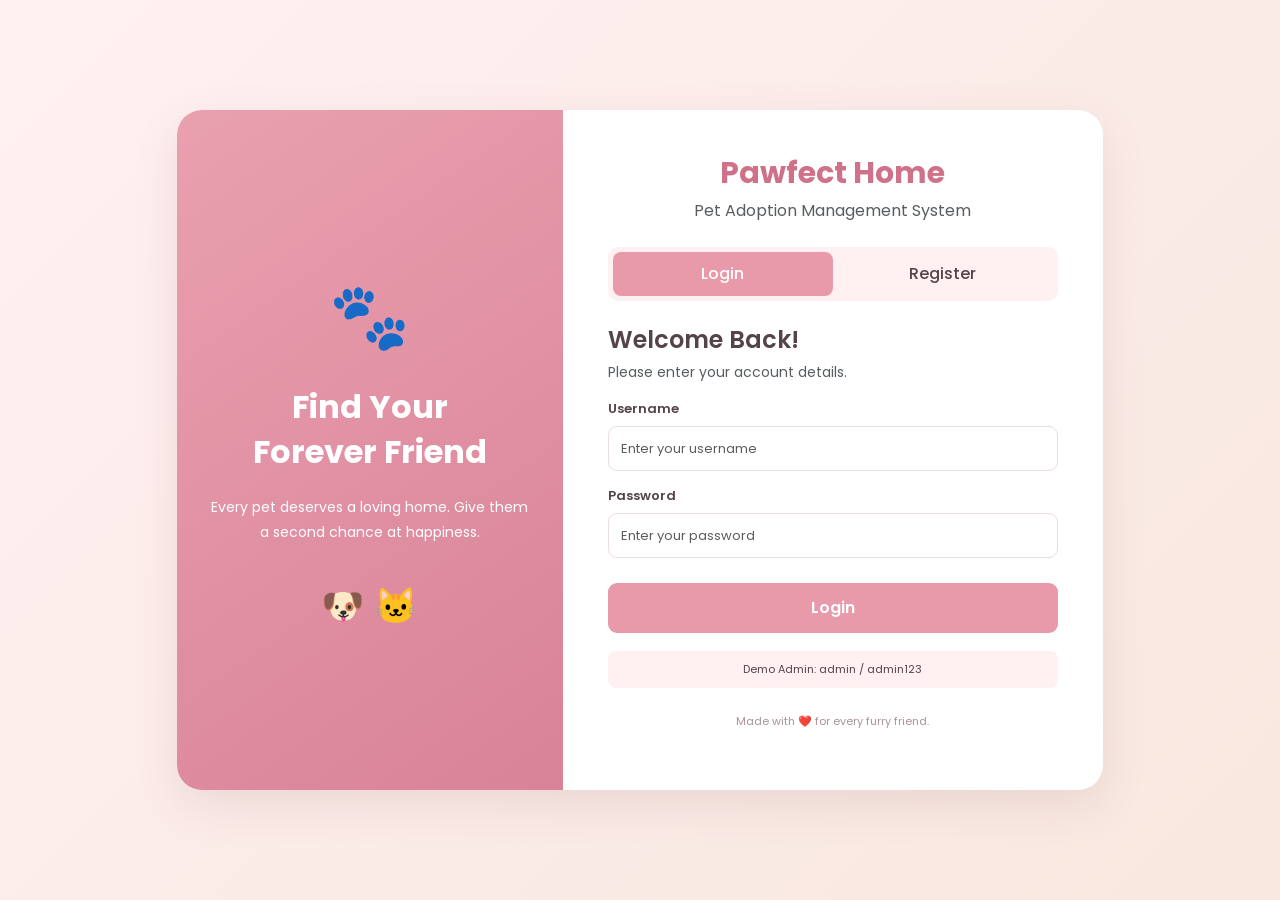
==== index.html @ b6a46f83 "Add files via upload" ====
<!DOCTYPE html>
<html lang="en">
<head>
    <meta charset="UTF-8">
    <meta name="viewport" content="width=device-width, initial-scale=1.0">

    <title>Pet Adoption Management System</title>

    <!-- Bootstrap 5 -->
    <link href="https://cdn.jsdelivr.net/npm/bootstrap@5.3.3/dist/css/bootstrap.min.css" rel="stylesheet">

    <!-- Google Fonts -->
    <link href="https://fonts.googleapis.com/css2?family=Poppins:wght@400;500;600;700&display=swap" rel="stylesheet">

    <!-- Custom CSS -->
    <link rel="stylesheet" href="style.css">
</head>

<body class="login-body">

    <div class="container">
        <div class="row justify-content-center align-items-center min-vh-100">

            <div class="col-lg-10">
                <div class="login-container row g-0">

                    <!-- Left Section -->
                    <div class="col-md-5 login-image">
                        <div class="image-content">
                            <div class="pet-icon">🐾</div>

                            <h1>Find Your<br>Forever Friend</h1>

                            <p>
                                Every pet deserves a loving home.
                                Give them a second chance at happiness.
                            </p>

                            <div class="pet-decoration">🐶 🐱</div>
                        </div>
                    </div>

                    <!-- Right Section -->
                    <div class="col-md-7 login-form-section">

                        <div class="text-center mb-4">
                            <h2 class="brand-title">Pawfect Home</h2>
                            <p class="text-muted">
                                Pet Adoption Management System
                            </p>
                        </div>

                        <!-- Login and Register Tabs -->
                        <div class="auth-tabs">
                            <button class="auth-tab active" id="loginTab">
                                Login
                            </button>

                            <button class="auth-tab" id="registerTab">
                                Register
                            </button>
                        </div>

                        <!-- Login Form -->
                        <form id="loginForm">

                            <h4 class="form-heading">Welcome Back!</h4>

                            <p class="text-muted small">
                                Please enter your account details.
                            </p>

                            <label for="loginUsername">Username</label>
                            <input
                                type="text"
                                id="loginUsername"
                                class="form-control"
                                placeholder="Enter your username"
                                required
                            >

                            <label for="loginPassword">Password</label>
                            <input
                                type="password"
                                id="loginPassword"
                                class="form-control"
                                placeholder="Enter your password"
                                required
                            >

                            <button type="submit" class="btn-pink">
                                Login
                            </button>

                            <p id="loginMessage" class="message"></p>

                            <p class="demo-info">
                                Demo Admin: admin / admin123
                            </p>

                        </form>

                        <!-- Register Form -->
                        <form id="registerForm" class="hidden">

                            <h4 class="form-heading">Create Account</h4>

                            <p class="text-muted small">
                                Join us and find your new best friend!
                            </p>

                            <label for="registerName">Full Name</label>
                            <input
                                type="text"
                                id="registerName"
                                class="form-control"
                                placeholder="Enter your full name"
                                required
                            >

                            <label for="registerUsername">Username</label>
                            <input
                                type="text"
                                id="registerUsername"
                                class="form-control"
                                placeholder="Create a username"
                                required
                            >

                            <label for="registerEmail">Email</label>
                            <input
                                type="email"
                                id="registerEmail"
                                class="form-control"
                                placeholder="Enter your email"
                                required
                            >

                            <label for="registerPassword">Password</label>
                            <input
                                type="password"
                                id="registerPassword"
                                class="form-control"
                                placeholder="Create a password"
                                minlength="6"
                                required
                            >

                            <button type="submit" class="btn-pink">
                                Create Account
                            </button>

                            <p id="registerMessage" class="message"></p>

                        </form>

                        <p class="footer-text">
                            Made with ❤️ for every furry friend.
                        </p>

                    </div>
                </div>
            </div>

        </div>
    </div>

    <script src="script.js"></script>

</body>
</html>
---- style.css ----
/* =================================
   PET ADOPTION MANAGEMENT SYSTEM
   Pink and Beige Theme
================================= */

:root {
    --pink: #e99aaa;
    --dark-pink: #cf7188;
    --light-pink: #fff0f2;
    --cream: #fff9f5;
    --beige: #f5e8dc;
    --dark: #55434a;
    --white: #ffffff;
}

* {
    margin: 0;
    padding: 0;
    box-sizing: border-box;
}

body {
    font-family: 'Poppins', sans-serif;
    color: var(--dark);
    background: var(--cream);
}

/* LOGIN PAGE */

.login-body {
    background: linear-gradient(135deg, #fff0f2, #f8e8df);
}

.login-container {
    background: white;
    border-radius: 25px;
    overflow: hidden;
    box-shadow: 0 15px 45px rgba(120, 70, 80, 0.12);
}

/* LEFT IMAGE SECTION */

.login-image {
    background: linear-gradient(145deg, #e9a0af, #d98298);
    color: white;
    display: flex;
    align-items: center;
    justify-content: center;
    text-align: center;
    padding: 45px 30px;
}

.image-content h1 {
    font-size: 32px;
    font-weight: 700;
    line-height: 1.4;
    margin: 20px 0;
}

.image-content p {
    font-size: 14px;
    line-height: 1.8;
}

.pet-icon {
    font-size: 65px;
}

.pet-decoration {
    font-size: 35px;
    margin-top: 35px;
}

/* RIGHT FORM SECTION */

.login-form-section {
    padding: 45px;
}

.brand-title {
    color: var(--dark-pink);
    font-weight: 700;
    font-size: 30px;
}

.form-heading {
    font-weight: 600;
    margin-bottom: 8px;
}

/* TABS */

.auth-tabs {
    display: flex;
    background: var(--light-pink);
    border-radius: 10px;
    padding: 5px;
    margin-bottom: 25px;
}

.auth-tab {
    width: 50%;
    border: none;
    padding: 10px;
    border-radius: 8px;
    background: transparent;
    color: var(--dark);
    font-weight: 500;
    cursor: pointer;
}

.auth-tab.active {
    background: var(--pink);
    color: white;
}

/* INPUTS */

.login-form-section label {
    display: block;
    margin-top: 15px;
    margin-bottom: 7px;
    font-size: 13px;
    font-weight: 600;
}

.login-form-section .form-control {
    border: 1px solid #eadde0;
    border-radius: 9px;
    padding: 12px;
    font-size: 13px;
}

.login-form-section .form-control:focus {
    border-color: var(--pink);
    box-shadow: 0 0 0 3px rgba(233, 154, 170, 0.15);
}

/* BUTTON */

.btn-pink {
    width: 100%;
    border: none;
    background: var(--pink);
    color: white;
    padding: 13px;
    border-radius: 9px;
    margin-top: 25px;
    font-weight: 600;
    transition: 0.3s;
}

.btn-pink:hover {
    background: var(--dark-pink);
}

/* MESSAGES */

.message {
    font-size: 13px;
    margin-top: 12px;
    text-align: center;
}

.demo-info {
    background: var(--light-pink);
    padding: 10px;
    border-radius: 8px;
    text-align: center;
    font-size: 11px;
    margin-top: 18px;
}

.footer-text {
    text-align: center;
    color: #aa9299;
    font-size: 11px;
    margin-top: 25px;
}

.hidden {
    display: none !important;
}

/* GENERAL WEBSITE ELEMENTS */

.main-content {
    padding: 30px;
}

.page-title {
    font-weight: 700;
    color: var(--dark);
}

.pink-card {
    background: white;
    border-radius: 15px;
    padding: 22px;
    border: 1px solid #f4e5e8;
    box-shadow: 0 5px 18px rgba(120, 70, 80, 0.05);
}

.btn-primary-pink {
    background: var(--pink);
    border: none;
    color: white;
    padding: 10px 18px;
    border-radius: 8px;
}

.btn-primary-pink:hover {
    background: var(--dark-pink);
    color: white;
}

/* RESPONSIVE DESIGN */

@media (max-width: 767px) {

    .login-image {
        padding: 30px 20px;
    }

    .image-content h1 {
        font-size: 25px;
    }

    .pet-icon {
        font-size: 45px;
    }

    .login-form-section {
        padding: 30px 22px;
    }

    .brand-title {
        font-size: 25px;
    }

    .main-content {
        padding: 18px;
    }
}

/* ========================================
   PAWFECT HOME - ADMIN DASHBOARD
======================================== */

.dashboard-body {
    background: #fff8f6;
    min-height: 100vh;
}

.dashboard-layout {
    display: flex;
    min-height: 100vh;
}

/* SIDEBAR */

.sidebar {
    width: 245px;
    min-width: 245px;
    background: #f5dce4;
    padding: 28px 18px;
    display: flex;
    flex-direction: column;
}

.sidebar-brand {
    text-align: center;
    margin-bottom: 40px;
}

.sidebar-brand span {
    font-size: 38px;
}

.sidebar-brand h4 {
    color: #b85d7b;
    font-weight: 700;
    margin: 8px 0 2px;
}

.sidebar-brand small {
    color: #94747e;
    font-size: 11px;
}

.menu-label {
    color: #a17c88;
    font-size: 11px;
    font-weight: 700;
    letter-spacing: 1px;
    margin: 0 12px 12px;
}

.sidebar .nav-link {
    display: block;
    color: #74535e;
    padding: 13px 14px;
    border-radius: 10px;
    margin-bottom: 8px;
    font-size: 13px;
    font-weight: 500;
    text-decoration: none;
    transition: 0.3s;
}

.sidebar .nav-link:hover,
.sidebar .nav-link.active {
    background: #d77e9a;
    color: white;
}

.sidebar-bottom {
    margin-top: auto;
}

/* MAIN CONTENT */

.dashboard-main {
    flex: 1;
    padding: 30px;
    min-width: 0;
}

.dashboard-topbar {
    display: flex;
    justify-content: space-between;
    align-items: center;
    margin-bottom: 25px;
}

.dashboard-topbar h3 {
    font-weight: 700;
    margin-bottom: 5px;
}

.dashboard-topbar p {
    font-size: 13px;
    color: #99858b;
}

.admin-profile {
    display: flex;
    align-items: center;
    gap: 10px;
}

.admin-profile strong {
    display: block;
    font-size: 13px;
}

.admin-profile small {
    color: #a18b91;
    font-size: 11px;
}

.profile-icon {
    background: #f5dce4;
    padding: 12px;
    border-radius: 50%;
    font-size: 22px;
}

/* WELCOME BANNER */

.welcome-banner {
    background: linear-gradient(120deg, #e9a2b6, #d87e9c);
    border-radius: 18px;
    padding: 28px;
    color: white;
    display: flex;
    align-items: center;
    justify-content: space-between;
    margin-bottom: 30px;
}

.welcome-banner h2 {
    font-size: 23px;
    font-weight: 700;
}

.welcome-banner p {
    font-size: 13px;
    margin: 0;
}

.welcome-emoji {
    font-size: 45px;
}

/* STATISTICS */

.section-heading {
    font-weight: 700;
    margin-bottom: 18px;
}

.stat-card {
    background: white;
    border: 1px solid #f4e5e9;
    padding: 20px;
    border-radius: 15px;
    height: 100%;
    box-shadow: 0 5px 15px rgba(120, 70, 80, 0.04);
}

.stat-icon {
    font-size: 25px;
    margin-bottom: 12px;
}

.stat-card p {
    font-size: 12px;
    color: #99858b;
    margin-bottom: 5px;
}

.stat-card h2 {
    color: #c86e8b;
    font-weight: 700;
    font-size: 28px;
    margin-bottom: 5px;
}

.stat-card small {
    font-size: 10px;
    color: #a99ba0;
}

/* DASHBOARD CARDS */

.dashboard-card {
    background: white;
    border: 1px solid #f4e5e9;
    border-radius: 15px;
    padding: 23px;
    box-shadow: 0 5px 15px rgba(120, 70, 80, 0.04);
}

.dashboard-card h5 {
    font-weight: 700;
    font-size: 16px;
}

.chart-container {
    position: relative;
    height: 270px;
    width: 100%;
}

/* QUICK ACTIONS */

.quick-action {
    display: flex;
    align-items: center;
    gap: 12px;
    padding: 13px;
    margin-top: 10px;
    background: #fff5f6;
    border-radius: 10px;
    text-decoration: none;
    color: #654b54;
    transition: 0.3s;
}

.quick-action:hover {
    background: #f5dce4;
    color: #b85d7b;
}

.quick-action span {
    font-size: 23px;
}

.quick-action strong {
    display: block;
    font-size: 12px;
}

.quick-action small {
    color: #a18b91;
    font-size: 10px;
}

.view-link {
    color: #c86e8b;
    font-size: 12px;
    text-decoration: none;
    font-weight: 600;
}

/* TABLE */

.dashboard-card .table {
    font-size: 12px;
}

.dashboard-card thead th {
    color: #a17c88;
    font-weight: 600;
    background: #fff5f6;
    border: none;
}

.dashboard-card tbody td {
    color: #705b63;
}

.status-badge {
    background: #fce5ec;
    color: #bb6480;
    border-radius: 20px;
    padding: 6px 10px;
    font-size: 10px;
}

/* FOOTER */

.dashboard-footer {
    text-align: center;
    color: #b49da5;
    font-size: 11px;
    padding: 30px 0 10px;
}

/* MOBILE RESPONSIVE */

@media (max-width: 767px) {

    .dashboard-layout {
        flex-direction: column;
    }

    .sidebar {
        width: 100%;
        min-width: 0;
        padding: 15px;
    }

    .sidebar-brand {
        margin-bottom: 15px;
    }

    .sidebar .nav-link {
        display: inline-block;
        margin: 3px;
        padding: 10px;
        font-size: 11px;
    }

    .menu-label {
        display: none;
    }

    .sidebar-bottom {
        margin-top: 5px;
    }

    .dashboard-main {
        padding: 18px;
    }

    .dashboard-topbar h3 {
        font-size: 21px;
    }

    .welcome-banner {
        padding: 20px;
    }

    .welcome-banner h2 {
        font-size: 18px;
    }

    .welcome-emoji {
        font-size: 30px;
    }

    .stat-card {
        padding: 15px;
    }

    .stat-card h2 {
        font-size: 23px;
    }

    .admin-profile {
        gap: 5px;
    }
}

/* =====================================
   PET MANAGEMENT PAGE
===================================== */

#petFormSection {
    border-top: 4px solid #e99aaa;
}

#petFormSection label {
    font-size: 13px;
    font-weight: 600;
    color: #74535e;
}

#petFormSection .form-control,
#petFormSection .form-select {
    border: 1px solid #eadde0;
    border-radius: 9px;
    padding: 11px;
    font-size: 13px;
}

#petFormSection .form-control:focus,
#petFormSection .form-select:focus {
    border-color: #e99aaa;
    box-shadow: 0 0 0 3px rgba(233, 154, 170, 0.15);
}

#petSearch,
#petFilter {
    border-radius: 9px;
    padding: 11px;
    font-size: 13px;
}

.pet-action-btn {
    border: none;
    padding: 6px 10px;
    border-radius: 7px;
    font-size: 11px;
    margin: 2px;
    cursor: pointer;
}

.edit-pet {
    background: #fff0f2;
    color: #b85d7b;
}

.delete-pet {
    background: #ffe6e6;
    color: #c34b60;
}

.pet-table-emoji {
    font-size: 25px;
}

.pet-status-available {
    background: #e4f5e9;
    color: #378653;
    border-radius: 20px;
    padding: 6px 10px;
    font-size: 10px;
}

.pet-status-adopted {
    background: #fce5ec;
    color: #bb6480;
    border-radius: 20px;
    padding: 6px 10px;
    font-size: 10px;
}

#petTableBody td {
    font-size: 12px;
    vertical-align: middle;
}

@media (max-width: 767px) {
    .pet-action-btn {
        display: block;
        width: 100%;
        margin: 4px 0;
    }
}

/* =====================================
   ADOPTION APPLICATIONS PAGE
===================================== */

#applicationSearch,
#applicationFilter {
    border-radius: 9px;
    padding: 11px;
    font-size: 13px;
}

.application-pending {
    background: #fff1d9;
    color: #b47b25;
}

.application-approved {
    background: #e4f5e9;
    color: #378653;
}

.application-rejected {
    background: #ffe6e6;
    color: #c34b60;
}

.application-pending,
.application-approved,
.application-rejected {
    border-radius: 20px;
    padding: 6px 10px;
    font-size: 10px;
    font-weight: 600;
    white-space: nowrap;
}

.application-action {
    border: none;
    padding: 7px 10px;
    border-radius: 7px;
    font-size: 11px;
    margin: 2px;
    cursor: pointer;
}

.approve-btn {
    background: #e4f5e9;
    color: #378653;
}

.reject-btn {
    background: #ffe6e6;
    color: #c34b60;
}

.application-action:disabled {
    opacity: 0.5;
    cursor: not-allowed;
}

#applicationTableBody td {
    font-size: 12px;
    vertical-align: middle;
}

@media (max-width: 767px) {
    .application-action {
        display: block;
        width: 100%;
        margin: 4px 0;
    }
}

/* =====================================
   PUBLIC ADOPTER INTERFACE
===================================== */

.browse-body {
    background: #fff9f6;
}

/* NAVIGATION */

.browse-navbar {
    background: white;
    padding: 18px 6%;
    display: flex;
    justify-content: space-between;
    align-items: center;
    box-shadow: 0 3px 15px rgba(120, 70, 80, 0.06);
    flex-wrap: wrap;
    gap: 15px;
}

.browse-brand {
    font-size: 21px;
    font-weight: 700;
    color: #c86e8b;
}

.browse-nav-links {
    display: flex;
    align-items: center;
    gap: 20px;
    flex-wrap: wrap;
}

.browse-nav-links a {
    color: #74535e;
    text-decoration: none;
    font-size: 12px;
    font-weight: 500;
}

.browse-nav-links a:hover,
.browse-nav-links a.browse-active {
    color: #cf7188;
}

.browse-nav-links span {
    font-size: 12px;
    color: #74535e;
}

.browse-logout {
    border: none;
    background: #f5dce4;
    color: #b85d7b;
    padding: 9px 16px;
    border-radius: 8px;
    font-size: 12px;
}

/* HERO */

.browse-hero {
    margin: 35px auto;
    width: 88%;
    min-height: 270px;
    background: linear-gradient(120deg, #e9a2b6, #d77e9a);
    color: white;
    border-radius: 22px;
    padding: 45px;
    display: flex;
    justify-content: space-between;
    align-items: center;
    gap: 20px;
}

.hero-label {
    font-size: 11px;
    font-weight: 600;
    letter-spacing: 2px;
}

.browse-hero h1 {
    font-size: 38px;
    font-weight: 700;
    margin: 15px 0;
}

.browse-hero p {
    font-size: 13px;
    line-height: 1.8;
    max-width: 430px;
}

.hero-button {
    display: inline-block;
    margin-top: 15px;
    background: white;
    color: #bd6985;
    padding: 12px 22px;
    border-radius: 9px;
    text-decoration: none;
    font-size: 12px;
    font-weight: 600;
}

.hero-button:hover {
    background: #fff0f3;
    color: #bd6985;
}

.hero-pets {
    font-size: 75px;
}

/* PAGE SECTIONS */

.browse-section {
    width: 88%;
    margin: 55px auto;
}

.browse-section h2 {
    color: #805765;
    font-weight: 700;
    font-size: 25px;
}

.browse-filters input,
.browse-filters select {
    padding: 12px;
    border: 1px solid #f0dce2;
    border-radius: 10px;
    font-size: 12px;
}

/* PET CARDS */

.public-pet-card {
    background: white;
    border: 1px solid #f3e3e8;
    border-radius: 17px;
    overflow: hidden;
    height: 100%;
    box-shadow: 0 5px 18px rgba(120, 70, 80, 0.05);
    transition: 0.3s;
}

.public-pet-card:hover {
    transform: translateY(-5px);
    box-shadow: 0 10px 22px rgba(120, 70, 80, 0.10);
}

.public-pet-image {
    background: #f9e6eb;
    height: 155px;
    display: flex;
    align-items: center;
    justify-content: center;
    font-size: 75px;
}

.public-pet-details {
    padding: 20px;
}

.public-pet-details h5 {
    color: #805765;
    font-weight: 700;
    font-size: 17px;
}

.public-pet-details p {
    color: #99858b;
    font-size: 11px;
    line-height: 1.8;
}

.pet-detail-label {
    display: inline-block;
    background: #fff0f3;
    color: #bd6985;
    padding: 6px 10px;
    border-radius: 20px;
    font-size: 10px;
    margin: 3px 2px;
}

.adopt-button {
    width: 100%;
    border: none;
    background: #e99aaa;
    color: white;
    padding: 11px;
    border-radius: 8px;
    font-size: 12px;
    font-weight: 600;
    margin-top: 12px;
}

.adopt-button:hover {
    background: #cf7188;
}

/* APPLICATION MODAL */

.adoption-modal {
    border: none;
    border-radius: 17px;
    overflow: hidden;
}

.adoption-modal .modal-header {
    background: #f9e6eb;
    color: #805765;
}

.adoption-modal .form-label {
    font-size: 12px;
    font-weight: 600;
    color: #74535e;
}

.adoption-modal .form-control {
    border-radius: 9px;
    padding: 11px;
    font-size: 12px;
}

/* HISTORY */

.application-history {
    scroll-margin-top: 30px;
}

.browse-footer {
    background: #f5dce4;
    color: #805765;
    text-align: center;
    padding: 30px 15px;
}

.browse-footer h5 {
    font-weight: 700;
}

.browse-footer p {
    font-size: 11px;
    margin: 5px 0 0;
}

/* MOBILE */

@media (max-width: 767px) {

    .browse-navbar {
        padding: 15px 5%;
    }

    .browse-nav-links {
        gap: 12px;
    }

    .browse-hero {
        width: 92%;
        padding: 25px;
        min-height: 230px;
    }

    .browse-hero h1 {
        font-size: 27px;
    }

    .hero-pets {
        font-size: 38px;
    }

    .browse-section {
        width: 92%;
    }

}

/* =====================================
   REPORTS AND ANALYTICS
===================================== */

.report-chart-container {
    position: relative;
    width: 100%;
    height: 280px;
    margin-top: 20px;
}

.report-chart-container canvas {
    max-width: 100%;
}

#petSummaryTable td {
    font-size: 12px;
    color: #705b63;
}

#petSummaryTable th {
    font-size: 12px;
    background: #fff5f6;
    color: #a17c88;
}

@media (max-width: 767px) {

    .report-chart-container {
        height: 230px;
    }

}

/* PET PROFILE IMAGES */

.public-pet-image {
    width: 100%;
    height: 220px;
    overflow: hidden;
    border-radius: 15px 15px 0 0;
    background-color: #fce8f0;
}

.public-pet-image .pet-photo {
    width: 100%;
    height: 100%;
    object-fit: cover;
    display: block;
}
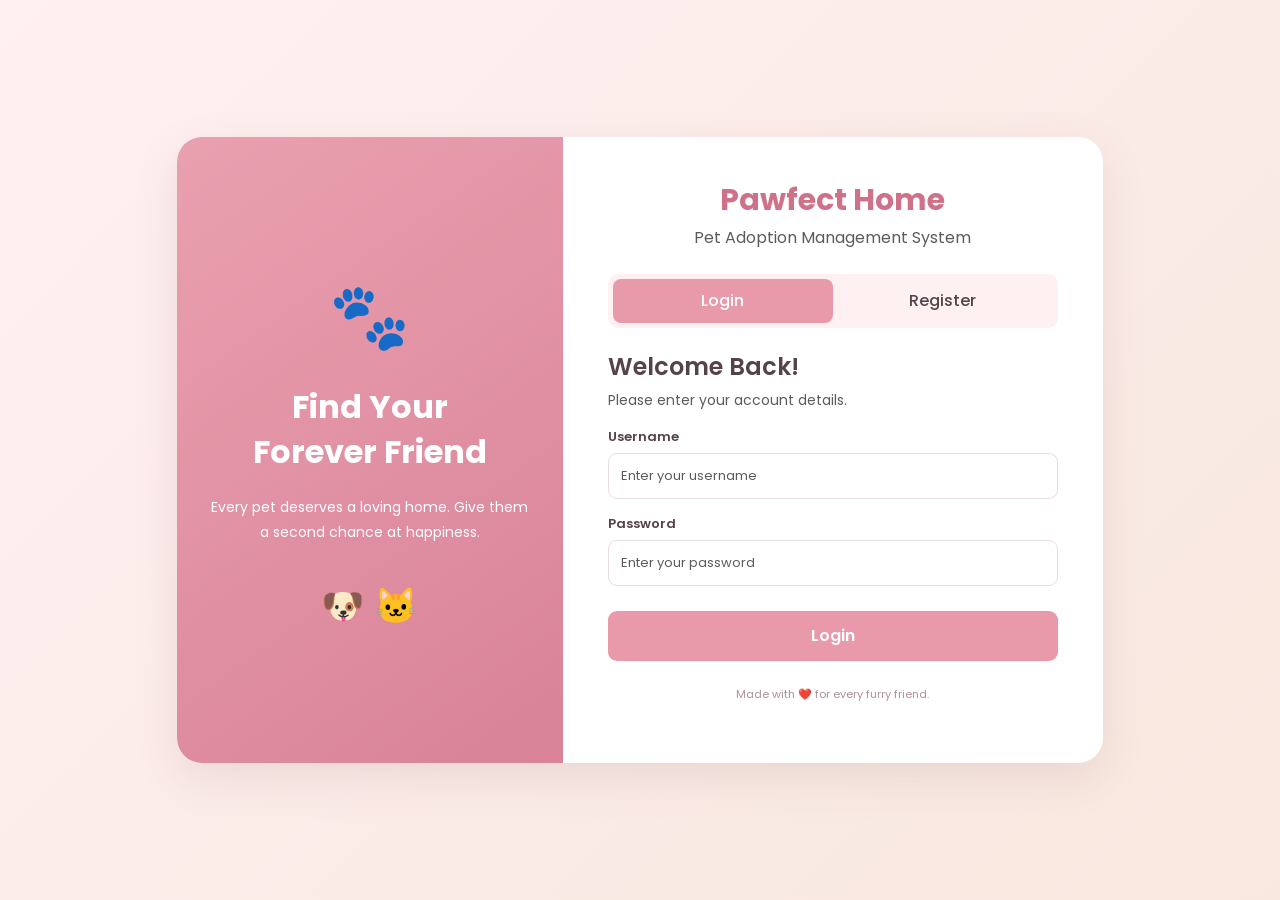
==== commit d6db21f6: "Add files via upload update default pet records" ====
--- a/index.html
+++ b/index.html
@@ -94,11 +94,7 @@
                             </button>
 
                             <p id="loginMessage" class="message"></p>
-
-                            <p class="demo-info">
-                                Demo Admin: admin / admin123
-                            </p>
-
+                            
                         </form>
 
                         <!-- Register Form -->
